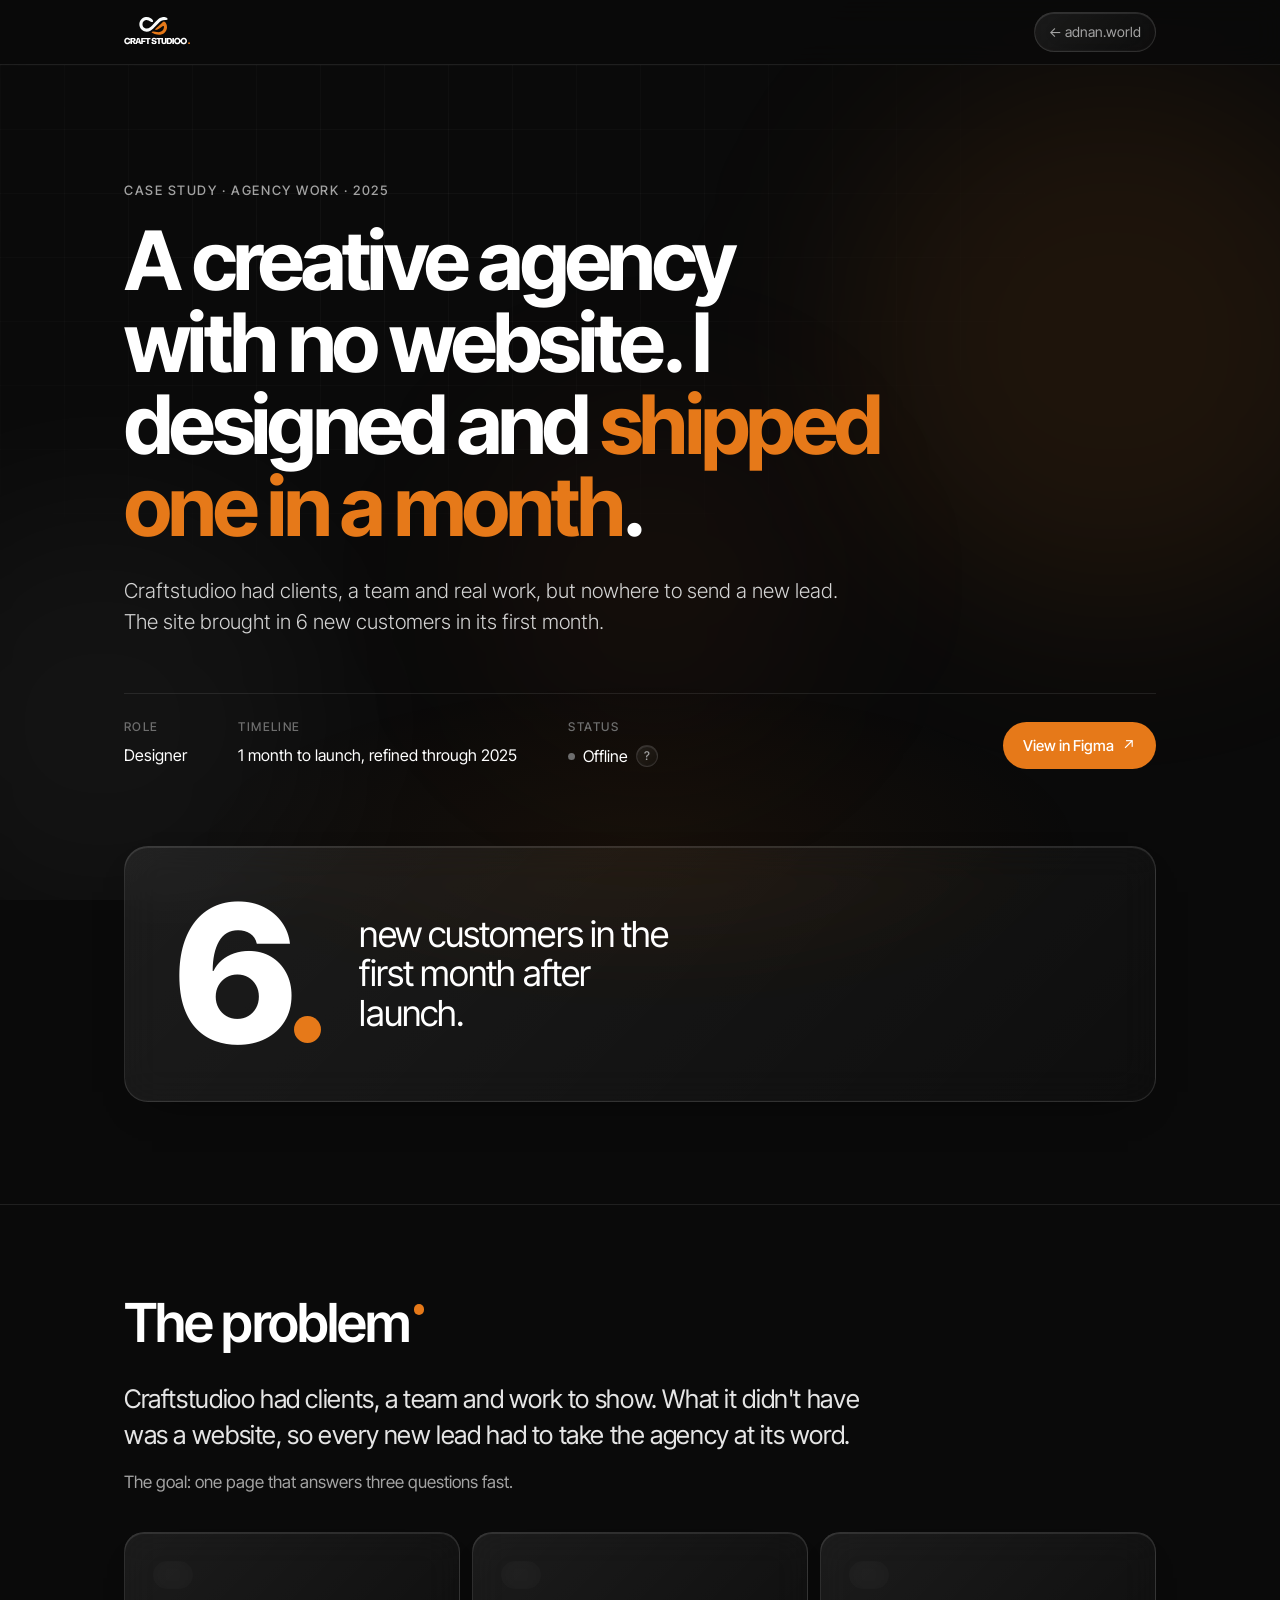
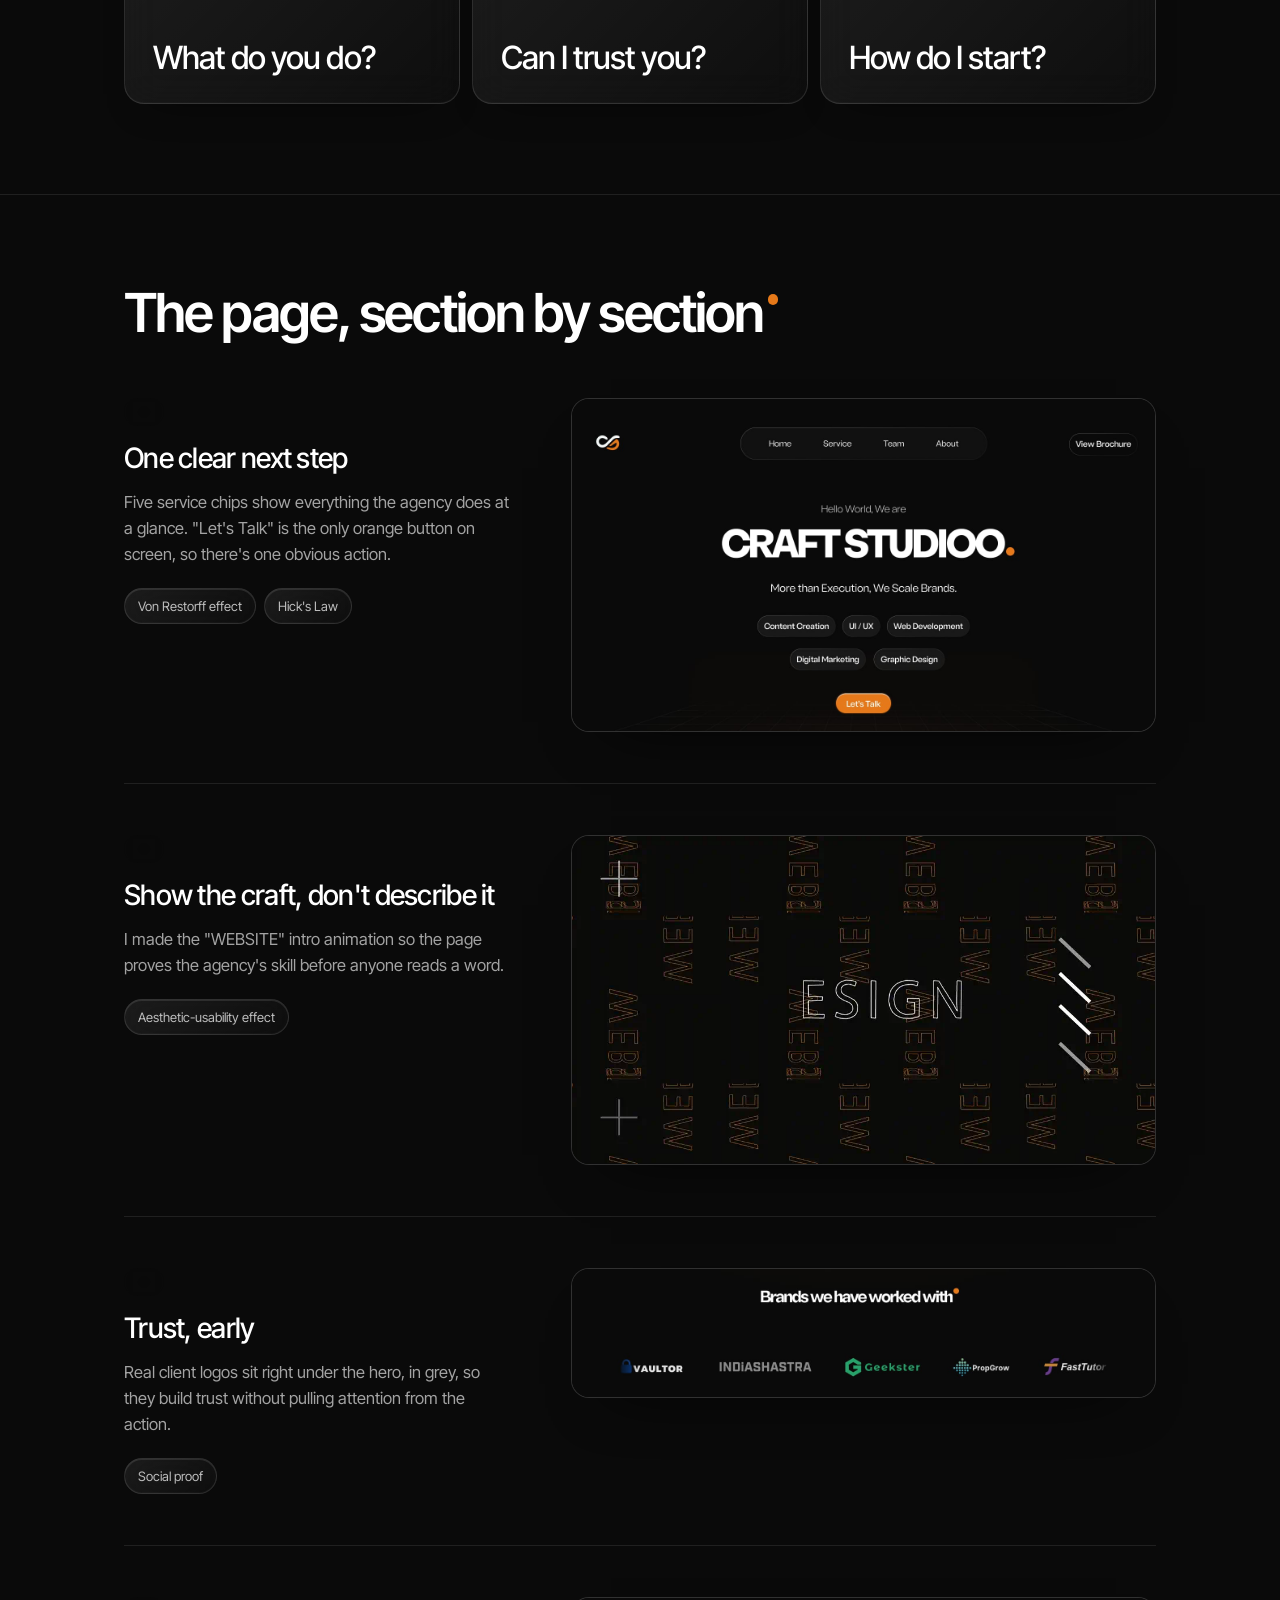
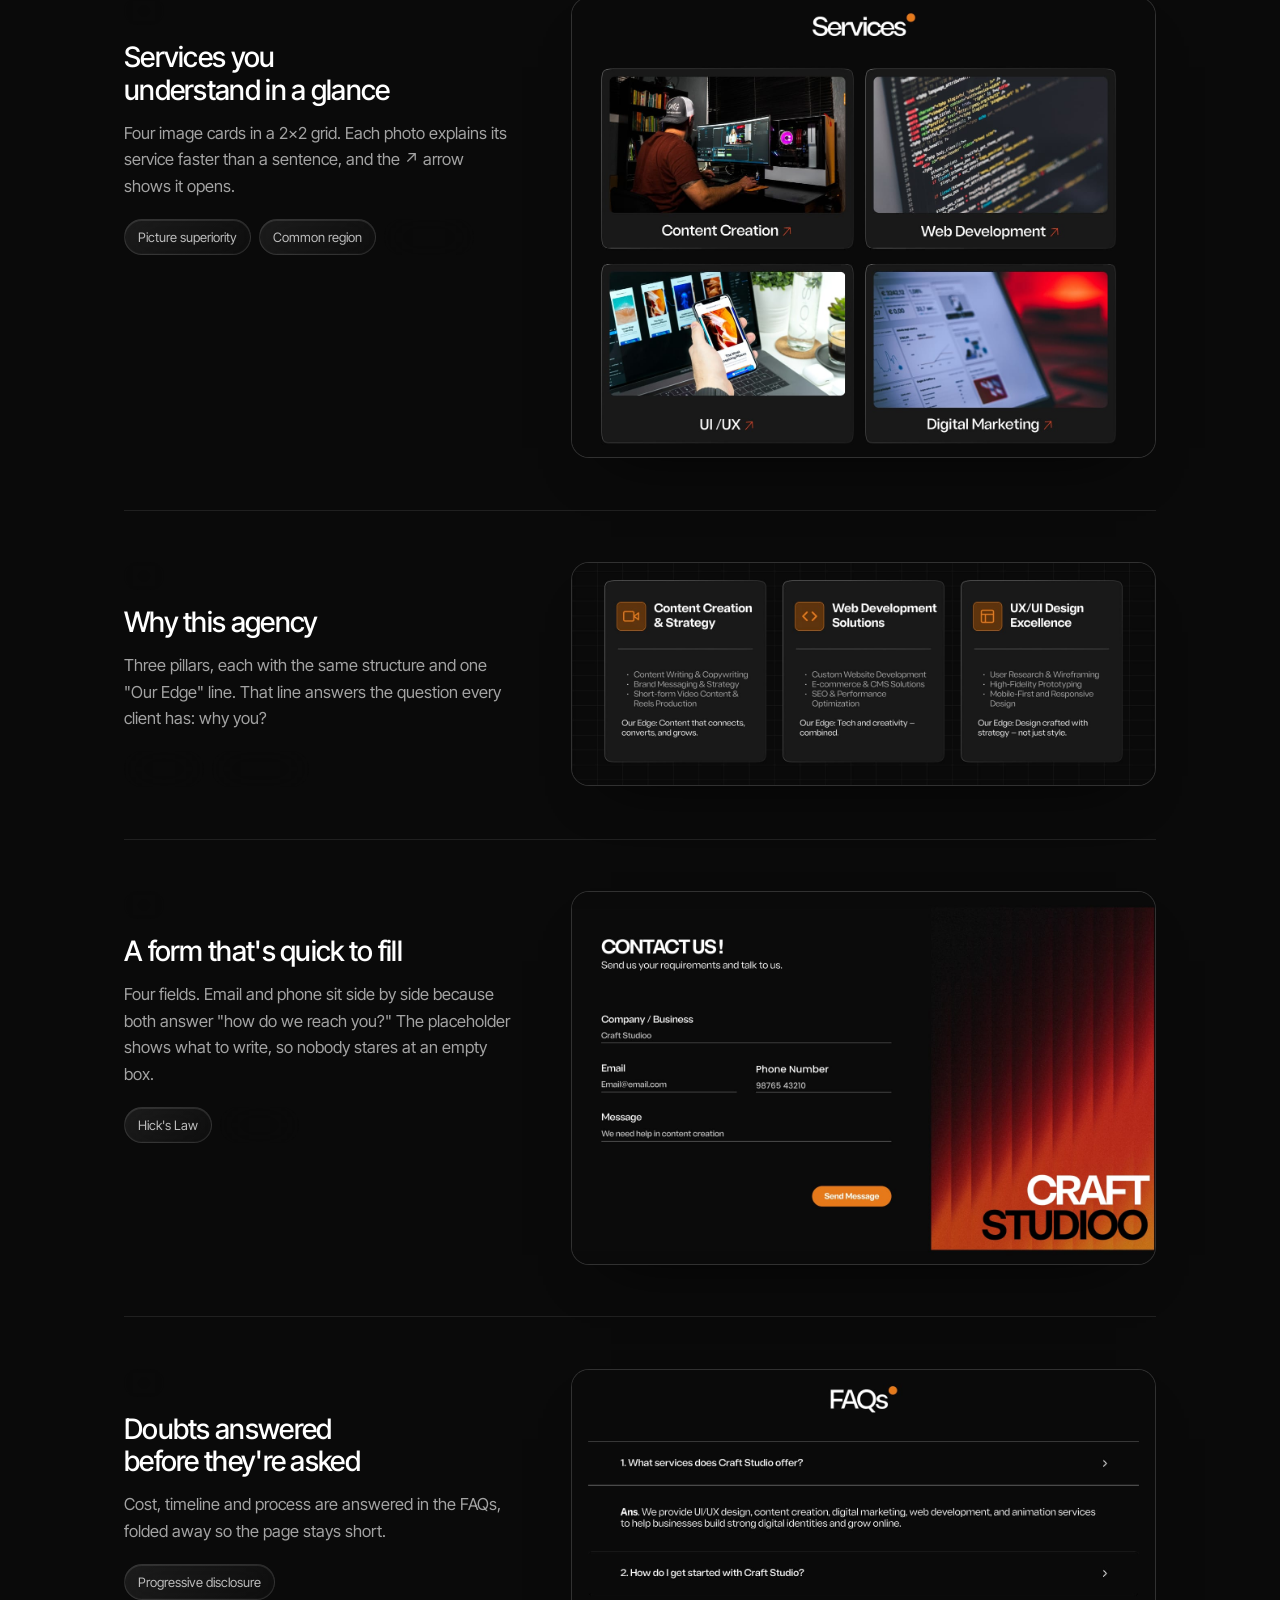
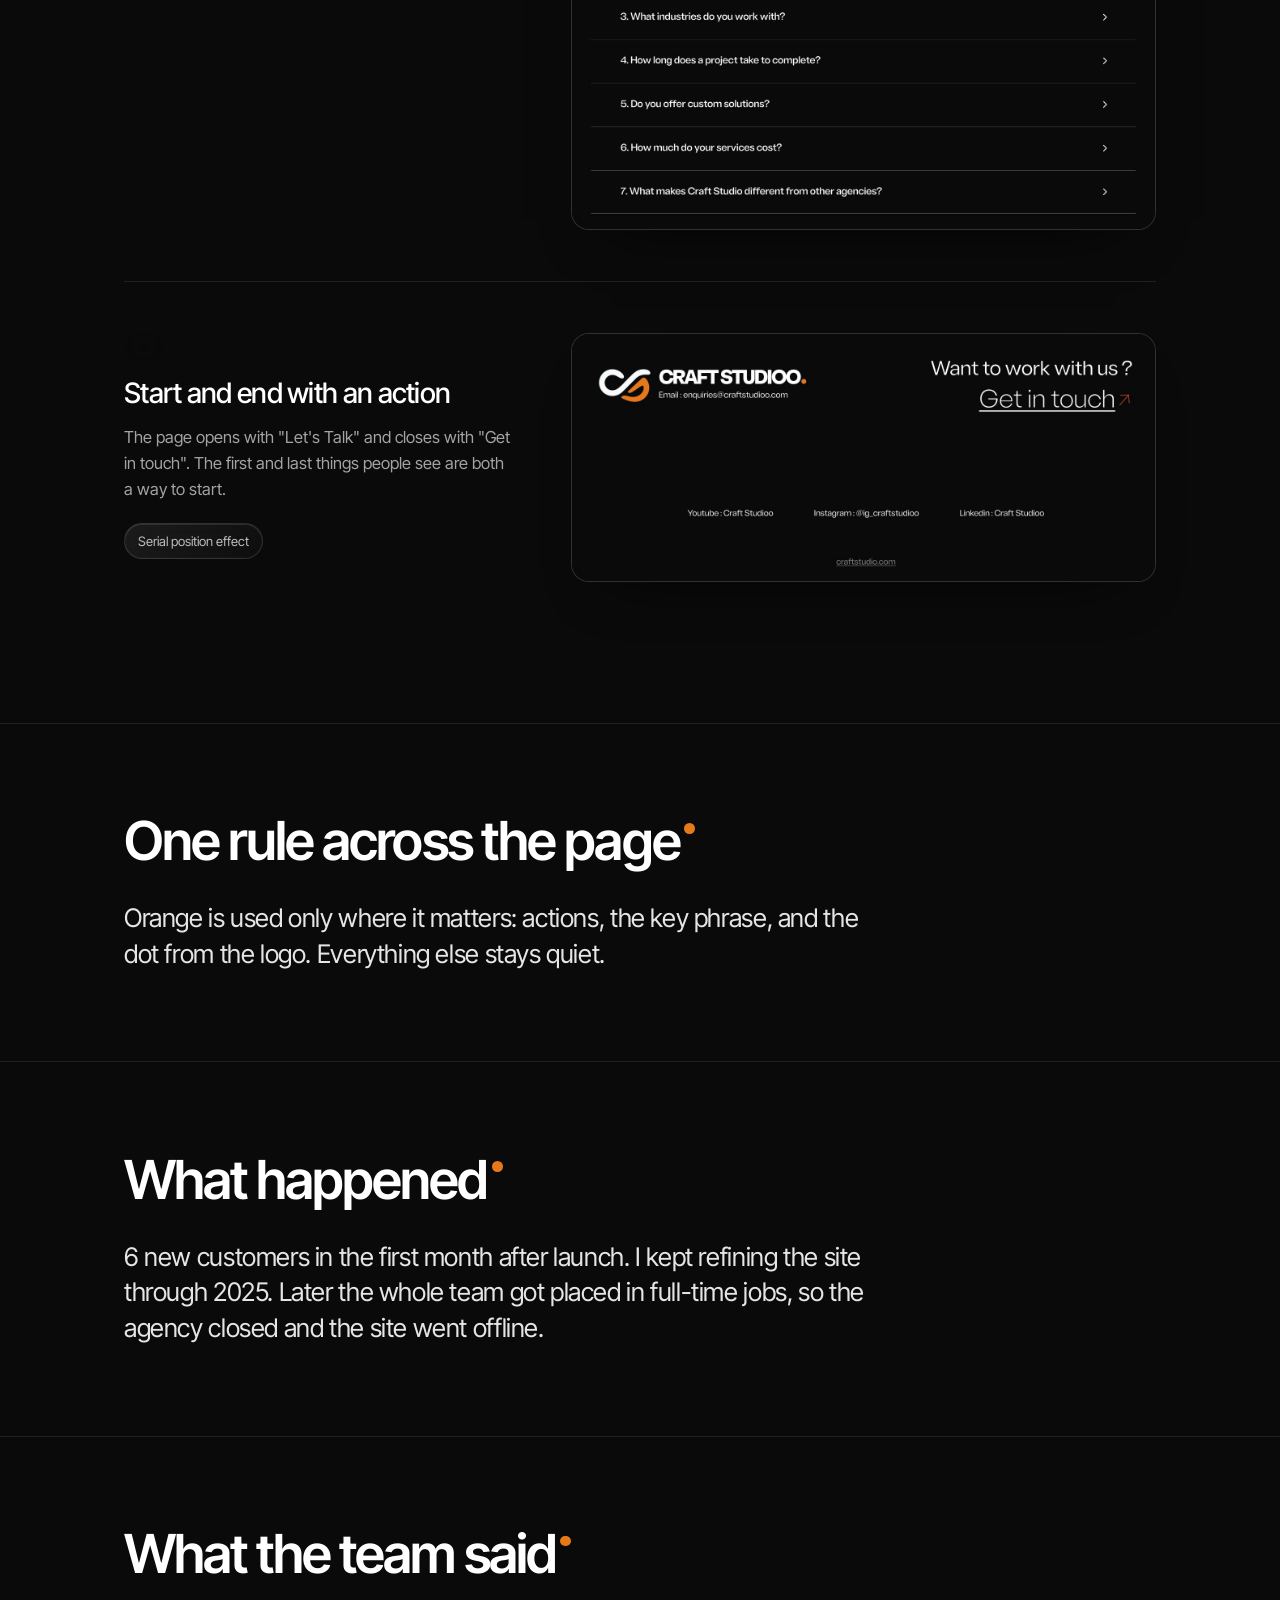
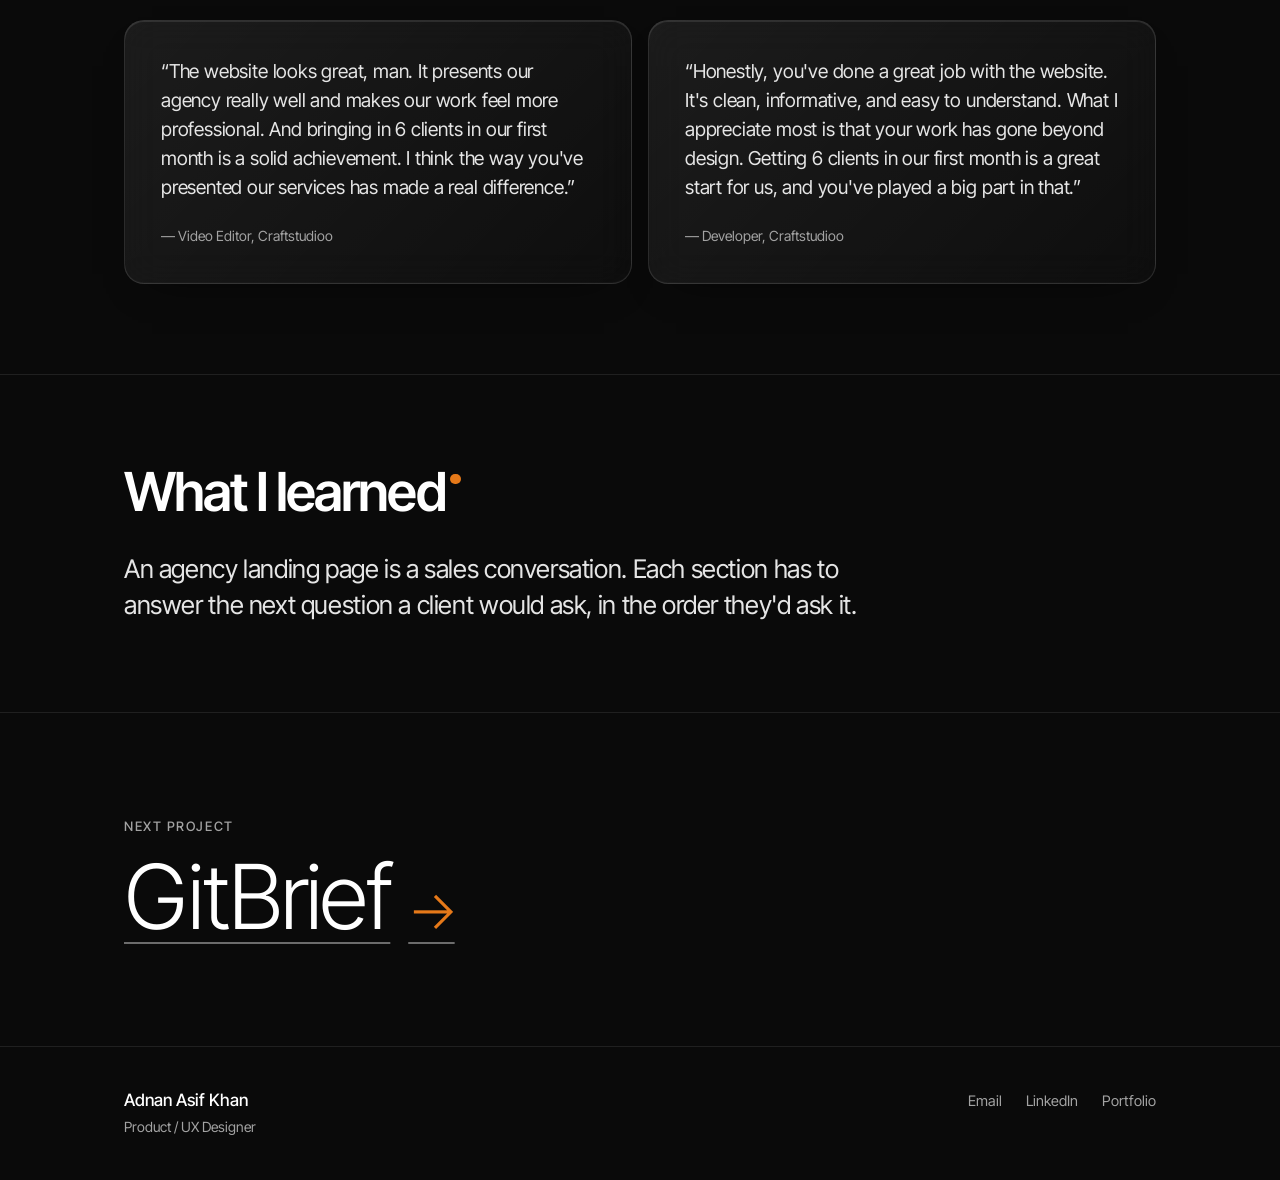
==== craftstudioo/index.html @ 65711638 "Add the Craftstudioo case study at /craftstudioo/ and link the Work card to it Copied from the Craft" ====
<!doctype html>
<html lang="en">
<head>
<meta charset="utf-8">
<meta name="viewport" content="width=device-width, initial-scale=1">
<title>Craftstudioo — Case study · Adnan Asif Khan</title>
<meta name="description" content="Craftstudioo had clients, a team and real work, but nowhere to send a new lead. The site brought in 6 new customers in its first month.">
<meta property="og:type" content="article">
<meta property="og:title" content="Craftstudioo — Case study · Adnan Asif Khan">
<meta property="og:description" content="A creative agency with no website. I designed and shipped one in a month.">
<meta property="og:url" content="https://adnnankhan.github.io/craftstudioo/">
<meta name="twitter:card" content="summary">
<meta name="theme-color" content="#0A0A0A">
<link rel="icon" href="data:image/svg+xml,%3Csvg%20xmlns%3D'http%3A%2F%2Fwww.w3.org%2F2000%2Fsvg'%20viewBox%3D'0%200%2064%2064'%3E%3Crect%20width%3D'64'%20height%3D'64'%20rx%3D'16'%20fill%3D'%230A0A0A'%2F%3E%3Ccircle%20cx%3D'32'%20cy%3D'32'%20r%3D'10'%20fill%3D'%23E67919'%2F%3E%3C%2Fsvg%3E">
<link rel="preconnect" href="https://fonts.googleapis.com">
<link rel="preconnect" href="https://fonts.gstatic.com" crossorigin>
<link rel="stylesheet" href="https://fonts.googleapis.com/css2?family=Inter+Tight:wght@300;400;500;600;700;800&display=swap">
<style>
  /* Craftstudioo's own palette and type, taken from the site design (desktop.png) */
  :root{
    --bg:#0A0A0A; --card:#151515; --card-2:#191919; --line:rgba(255,255,255,.09); --line-2:rgba(255,255,255,.16);
    --t:#FFFFFF; --m:#A3A3A3; --f:#6E6E6E;
    --or:#E67919; --or-hi:#F28C2E;
    --sans:"Inter Tight",system-ui,-apple-system,"Segoe UI",sans-serif;
    --gutter:clamp(16px,5vw,64px); --max:1160px;
    color-scheme:dark;
  }
  *{box-sizing:border-box}
  html{scroll-behavior:smooth}
  @media (prefers-reduced-motion:reduce){html{scroll-behavior:auto}}
  body{margin:0;background:var(--bg);color:var(--t);font-family:var(--sans);font-size:17px;line-height:1.55;-webkit-font-smoothing:antialiased;overflow-x:hidden}
  a{color:inherit;text-decoration:none}
  a:focus-visible{outline:2px solid var(--or);outline-offset:3px;border-radius:6px}
  ::selection{background:var(--or);color:#0A0A0A}
  img{display:block;max-width:100%;height:auto}
  .wrap{max-width:var(--max);margin-inline:auto;padding-inline:var(--gutter)}
  /* the orange dot from the logo, after headings — same as on the Craftstudioo site */
  .dot{display:inline-block;width:.2em;height:.2em;border-radius:50%;background:var(--or);margin-left:.06em;vertical-align:.05em}
  h2 .dot{width:.2em;height:.2em;vertical-align:.5em;margin-left:.08em}

  /* TOP BAR */
  .top{position:sticky;top:0;z-index:10;background:rgba(10,10,10,.78);backdrop-filter:blur(14px);-webkit-backdrop-filter:blur(14px);border-bottom:1px solid var(--line)}
  .top .wrap{display:flex;align-items:center;justify-content:space-between;gap:16px;height:64px}
  .top .logo img{height:30px;width:auto}
  .back{font-size:14px;font-weight:400;color:var(--m);padding:8px 14px;border:1px solid var(--line-2);border-radius:999px;transition:color .2s ease,border-color .2s ease;white-space:nowrap}
  .back:hover{color:var(--t);border-color:rgba(255,255,255,.4)}

  /* HERO */
  .hero{position:relative;padding:clamp(56px,9vw,120px) 0 clamp(48px,6vw,80px)}   /* no overflow clip: the offline popup can hang below */
  .hero::before{content:"";position:absolute;inset:0;pointer-events:none;
    background-image:linear-gradient(rgba(255,255,255,.035) 1px,transparent 1px),linear-gradient(90deg,rgba(255,255,255,.035) 1px,transparent 1px);background-size:64px 64px;
    -webkit-mask-image:radial-gradient(80% 70% at 30% 20%,#000,transparent 75%);mask-image:radial-gradient(80% 70% at 30% 20%,#000,transparent 75%)}
  .hero::after{content:"";position:absolute;left:0;right:0;bottom:-30%;height:60%;pointer-events:none;background:radial-gradient(50% 50% at 50% 50%,rgba(230,121,25,.06),rgba(230,121,25,0) 70%)}
  .hero .wrap{position:relative;z-index:1}
  .eyebrow{font-size:13px;font-weight:500;letter-spacing:.12em;text-transform:uppercase;color:var(--m)}
  h1{margin:20px 0 0;font-size:clamp(40px,6.4vw,84px);font-weight:700;line-height:1;letter-spacing:-.045em;max-width:15ch;text-wrap:balance}
  h1 .key{color:var(--or)}
  .sub{margin:clamp(20px,2.4vw,28px) 0 0;font-size:clamp(18px,1.6vw,21px);font-weight:300;line-height:1.5;color:#D4D4D4;max-width:36em}
  .meta{display:flex;flex-wrap:wrap;align-items:flex-end;justify-content:space-between;gap:24px 40px;margin-top:clamp(36px,4.5vw,56px);padding-top:24px;border-top:1px solid var(--line)}
  .meta dl{display:flex;flex-wrap:wrap;gap:16px clamp(28px,4vw,56px);margin:0}
  .meta dt{font-size:12px;font-weight:500;letter-spacing:.12em;text-transform:uppercase;color:var(--f);margin-bottom:6px}
  .meta dd{margin:0;font-size:16px;font-weight:400}
  .meta dd .off{display:inline-block;width:7px;height:7px;border-radius:50%;background:var(--f);margin-right:8px;vertical-align:.12em}
  .actions{display:flex;flex-wrap:wrap;gap:10px}
  .btn{display:inline-flex;align-items:center;gap:8px;padding:12px 20px;border-radius:999px;font-size:15px;font-weight:500;white-space:nowrap;transition:background .2s ease,border-color .2s ease,transform .2s ease}
  .btn:hover{transform:translateY(-1px)}
  .btn.pri{background:var(--or);color:#fff}
  .btn.pri:hover{background:var(--or-hi)}
  .btn.alt{background:var(--card-2);border:1px solid var(--line-2);color:var(--t)}
  .btn.alt:hover{border-color:rgba(255,255,255,.4)}
  .btn .ar{font-weight:400}

  /* RESULT */
  .result{padding-bottom:clamp(64px,8vw,112px)}
  .result-card{display:flex;align-items:center;flex-wrap:wrap;gap:8px clamp(20px,3vw,40px);padding:clamp(28px,4vw,48px);border-radius:24px;background:var(--card);border:1px solid var(--line)}
  .result .n{font-size:clamp(104px,15vw,200px);font-weight:800;line-height:.82;letter-spacing:-.06em}
  .result .n .dot{width:.14em;height:.14em;vertical-align:baseline;margin-left:.04em}
  .result .t{font-size:clamp(24px,2.8vw,40px);font-weight:400;line-height:1.1;letter-spacing:-.025em;max-width:15ch}

  /* SECTIONS */
  .sec{padding-block:clamp(56px,7vw,104px);border-top:1px solid var(--line)}
  h2{margin:0;font-size:clamp(32px,4.2vw,56px);font-weight:600;line-height:1.04;letter-spacing:-.035em;text-wrap:balance}
  .copy{margin-top:clamp(20px,2.4vw,32px)}
  .copy p{margin:0 0 16px;font-size:clamp(17px,1.3vw,19px);line-height:1.6;color:var(--m);max-width:38em}
  .copy p:last-child{margin-bottom:0}
  .copy p.big{font-size:clamp(21px,2vw,28px);font-weight:400;line-height:1.4;letter-spacing:-.015em;color:#E5E5E5;max-width:30em}

  /* THE THREE QUESTIONS */
  .qs{list-style:none;margin:clamp(24px,3vw,36px) 0 0;padding:0;display:grid;grid-template-columns:repeat(3,minmax(0,1fr));gap:12px}
  .qs li{display:flex;flex-direction:column;justify-content:space-between;gap:clamp(28px,4vw,56px);padding:clamp(20px,2.4vw,28px);border-radius:20px;background:var(--card);border:1px solid var(--line-2)}
  .qs .k{align-self:flex-start;display:inline-flex;align-items:center;justify-content:center;min-width:40px;height:28px;padding:0 10px;border-radius:999px;border:1px solid var(--line-2);font-size:13px;font-weight:500;font-variant-numeric:tabular-nums;color:var(--m)}
  .qs .q{font-size:clamp(24px,2.5vw,34px);font-weight:500;line-height:1.1;letter-spacing:-.03em;color:var(--t)}
  @media (max-width:760px){.qs{grid-template-columns:1fr}.qs li{flex-direction:row;align-items:center;gap:16px}}

  /* SECTION BY SECTION */
  .steps{margin-top:clamp(36px,4.5vw,64px);display:flex;flex-direction:column}
  .step{display:grid;grid-template-columns:minmax(0,.8fr) minmax(0,1.2fr);gap:clamp(24px,4.5vw,72px);align-items:start;padding-block:clamp(32px,4vw,56px);border-top:1px solid var(--line)}
  .step:first-child{border-top:0;padding-top:0}
  .step .txt{position:sticky;top:96px}
  .step .k{display:inline-flex;align-items:center;justify-content:center;min-width:40px;height:28px;padding:0 10px;border-radius:999px;border:1px solid var(--line-2);font-size:13px;font-weight:500;font-variant-numeric:tabular-nums;color:var(--m)}
  .step h3{margin:16px 0 0;font-size:clamp(23px,2.2vw,30px);font-weight:500;line-height:1.15;letter-spacing:-.025em;text-wrap:balance}
  .step p{margin:14px 0 0;font-size:16.5px;line-height:1.6;color:var(--m);max-width:30em}
  .tags{display:flex;flex-wrap:wrap;gap:8px;margin-top:20px}
  .tags span{font-size:13px;font-weight:400;padding:7px 13px;border-radius:999px;background:var(--card-2);border:1px solid var(--line);color:#BDBDBD}
  .frame{margin:0;border-radius:18px;overflow:hidden;background:var(--bg);border:1px solid var(--line-2);box-shadow:0 30px 60px -40px rgba(0,0,0,.9)}
  .frame img{width:100%}
  @media (max-width:860px){
    .step{grid-template-columns:minmax(0,1fr);gap:22px}
    .step .txt{position:static}
  }

  /* QUOTES */
  .quotes{display:grid;grid-template-columns:repeat(2,minmax(0,1fr));gap:16px;margin-top:clamp(24px,3vw,40px)}
  @media (max-width:760px){.quotes{grid-template-columns:1fr}}
  .quote{margin:0;padding:clamp(24px,3vw,36px);border-radius:20px;background:var(--card);border:1px solid var(--line);display:flex;flex-direction:column;justify-content:space-between;gap:24px}
  .quote blockquote{margin:0;font-size:clamp(18px,1.5vw,21px);font-weight:400;line-height:1.5;letter-spacing:-.01em;color:#E5E5E5}
  .quote figcaption{font-size:14px;color:var(--m)}

  /* NEXT + FOOTER */
  .next{padding-block:clamp(64px,8vw,120px);border-top:1px solid var(--line)}
  .next .eyebrow{margin-bottom:14px}
  .next a{display:inline-flex;align-items:baseline;gap:.2em;font-size:clamp(44px,7vw,96px);font-weight:300;line-height:1.05;letter-spacing:-.04em;text-decoration:underline;text-decoration-thickness:2px;text-underline-offset:.14em;text-decoration-color:rgba(255,255,255,.4);transition:text-decoration-color .2s ease}
  .next a .ar{color:var(--or);font-size:.6em;transition:transform .3s cubic-bezier(.22,1,.36,1)}
  .next a:hover{text-decoration-color:var(--t)}
  .next a:hover .ar{transform:translate(.08em,-.08em)}
  footer{border-top:1px solid var(--line)}
  footer .wrap{display:flex;align-items:baseline;justify-content:space-between;flex-wrap:wrap;gap:16px 24px;padding-block:32px 40px}
  footer .who b{display:block;font-size:17px;font-weight:500}
  footer .who span{font-size:14px;color:var(--m)}
  footer nav{display:flex;flex-wrap:wrap;gap:6px 24px;font-size:14.5px;color:var(--m)}
  footer nav a{display:inline-flex;align-items:center;min-height:44px;transition:color .2s ease}
  footer nav a:hover{color:var(--t)}

  /* GLASS: the grey cards, pills and buttons, over a soft fixed glow so the blur has something to show */
  .ambient{position:fixed;inset:0;z-index:-1;pointer-events:none;overflow:hidden}
  .ambient span{position:absolute;border-radius:50%;filter:blur(90px)}
  .ambient .a1{width:42vw;height:42vw;max-width:620px;max-height:620px;right:-8vw;top:8vh;background:rgba(230,121,25,.09);animation:drift-a 32s ease-in-out infinite alternate}
  .ambient .a2{width:36vw;height:36vw;max-width:520px;max-height:520px;left:-10vw;bottom:-6vh;background:rgba(255,255,255,.04);animation:drift-b 38s ease-in-out infinite alternate}
  .ambient .a3{width:26vw;height:26vw;max-width:380px;max-height:380px;left:38%;top:46vh;background:rgba(200,80,20,.06);animation:drift-c 44s ease-in-out infinite alternate}
  @keyframes drift-a{to{transform:translate(-6vw,8vh) scale(1.08)}}
  @keyframes drift-b{to{transform:translate(8vw,-6vh) scale(.94)}}
  @keyframes drift-c{to{transform:translate(-5vw,-8vh) scale(1.1)}}
  @media (prefers-reduced-motion:reduce){.ambient span{animation:none}}
  @media (max-width:599px){.ambient span{filter:blur(60px)}.ambient .a1{width:80vw;height:80vw}.ambient .a2{width:70vw;height:70vw}}
  .back,.btn.alt,.result-card,.qs li,.tags span,.step .k,.qs .k,.quote,.why,.why-pop{
    background:linear-gradient(135deg,rgba(255,255,255,.075),rgba(255,255,255,.02));
    backdrop-filter:blur(18px) saturate(150%);-webkit-backdrop-filter:blur(18px) saturate(150%);
    border:1px solid rgba(255,255,255,.12);
    box-shadow:inset 0 1px 0 rgba(255,255,255,.10),inset 0 -1px 0 rgba(255,255,255,.02),0 18px 40px -28px rgba(0,0,0,.8)}
  .back:hover,.btn.alt:hover{border-color:rgba(255,255,255,.3);background:linear-gradient(135deg,rgba(255,255,255,.11),rgba(255,255,255,.03))}

  /* OFFLINE: "?" button + small popup */
  .status{position:relative;display:inline-flex;align-items:center;gap:8px}
  .why{appearance:none;display:inline-grid;place-items:center;width:22px;height:22px;padding:0;border-radius:50%;color:var(--m);font:500 12px/1 var(--sans);cursor:pointer;transition:color .2s ease,border-color .2s ease}
  .why:hover,.why[aria-expanded="true"]{color:var(--t);border-color:rgba(255,255,255,.35)}
  .why:focus-visible{outline:2px solid var(--or);outline-offset:2px}
  .why-pop{position:absolute;z-index:20;top:calc(100% + 10px);left:0;width:min(280px,calc(100vw - 32px));margin:0;padding:14px 16px;border-radius:14px;font-size:14.5px;line-height:1.5;color:#E5E5E5;
    background:linear-gradient(135deg,rgba(40,40,40,.86),rgba(22,22,22,.86))}
  .why-pop[hidden]{display:none}
  .why-pop::before{content:"";position:absolute;top:-6px;left:calc(var(--arrow,62px) - 6px);width:10px;height:10px;transform:rotate(45deg);background:rgba(40,40,40,.9);border-left:1px solid rgba(255,255,255,.12);border-top:1px solid rgba(255,255,255,.12)}
  @media (prefers-reduced-motion:no-preference){.why-pop:not([hidden]){animation:pop .18s ease-out}}
  @keyframes pop{from{opacity:0;transform:translateY(-4px)}}

  @media (max-width:599px){
    .top .logo img{height:24px}
    .back{font-size:13px;padding:7px 12px}
    .meta{flex-direction:column;align-items:flex-start}
    .actions{width:100%}
    .btn{flex:1 1 auto;justify-content:center}
  }
</style>
</head>
<body>
<div class="ambient" aria-hidden="true"><span class="a1"></span><span class="a2"></span><span class="a3"></span></div>

<header class="top">
  <div class="wrap">
    <span class="logo"><img src="images/logo.svg" alt="Craft Studioo" width="735" height="333"></span>
    <a class="back" href="https://adnan.world/#all-work">← adnan.world</a>
  </div>
</header>

<main>
  <!-- INTRO -->
  <section class="hero">
    <div class="wrap">
      <div class="eyebrow">Case study · Agency work · 2025</div>
      <h1>A creative agency with no website. I designed and <span class="key">shipped one in a month</span>.</h1>
      <p class="sub">Craftstudioo had clients, a team and real work, but nowhere to send a new lead. The site brought in 6 new customers in its first month.</p>
      <div class="meta">
        <dl>
          <div><dt>Role</dt><dd>Designer</dd></div>
          <div><dt>Timeline</dt><dd>1 month to launch, refined through 2025</dd></div>
          <div><dt>Status</dt><dd class="status"><span><span class="off" aria-hidden="true"></span>Offline</span><button type="button" class="why" id="whyBtn" aria-expanded="false" aria-controls="whyPop" aria-label="Why is the site offline?">?</button><p class="why-pop" id="whyPop" role="status" hidden>The site is offline because the team members landed jobs, and we didn't have time to keep the agency going.</p></dd></div>
        </dl>
        <div class="actions">
          <a class="btn pri" href="https://www.figma.com/proto/ftuvxt5mZZFxYQ98zcNclq/CRAFT-STUDIOO?node-id=576-3410&amp;t=4TFyViYpZxO9IJ6z-1" target="_blank" rel="noopener">View in Figma <span class="ar" aria-hidden="true">↗</span></a>
        </div>
      </div>
    </div>
  </section>

  <!-- RESULT -->
  <section class="result" aria-label="Result">
    <div class="wrap">
      <div class="result-card">
        <span class="n">6<span class="dot" aria-hidden="true"></span></span>
        <span class="t">new customers in the first month after launch.</span>
      </div>
    </div>
  </section>

  <!-- THE PROBLEM -->
  <section class="sec">
    <div class="wrap">
      <h2>The problem<span class="dot" aria-hidden="true"></span></h2>
      <div class="copy">
        <p class="big">Craftstudioo had clients, a team and work to show. What it didn't have was a website, so every new lead had to take the agency at its word.</p>
        <p>The goal: one page that answers three questions fast.</p>
      </div>
      <ol class="qs">
        <li><span class="k">1</span><span class="q">What do you do?</span></li>
        <li><span class="k">2</span><span class="q">Can I trust you?</span></li>
        <li><span class="k">3</span><span class="q">How do I start?</span></li>
      </ol>
    </div>
  </section>

  <!-- SECTION BY SECTION -->
  <section class="sec">
    <div class="wrap">
      <h2>The page, section by section<span class="dot" aria-hidden="true"></span></h2>
      <div class="steps">

        <article class="step">
          <div class="txt">
            <span class="k">01</span>
            <h3>One clear next step</h3>
            <p>Five service chips show everything the agency does at a glance. "Let's Talk" is the only orange button on screen, so there's one obvious action.</p>
            <div class="tags"><span>Von Restorff effect</span><span>Hick's Law</span></div>
          </div>
          <figure class="frame"><img src="images/01-hero.jpg" alt="Craftstudioo hero: five service chips and one orange &quot;Let's Talk&quot; button" width="1440" height="820" loading="lazy" decoding="async"></figure>
        </article>

        <article class="step">
          <div class="txt">
            <span class="k">02</span>
            <h3>Show the craft, don't describe it</h3>
            <p>I made the "WEBSITE" intro animation so the page proves the agency's skill before anyone reads a word.</p>
            <div class="tags"><span>Aesthetic-usability effect</span></div>
          </div>
          <figure class="frame"><picture><source srcset="images/02-intro-still.jpg" media="(prefers-reduced-motion: reduce)"><img src="images/02-intro.webp" alt="The &quot;WEBSITE&quot; intro animation from the Craftstudioo site" width="1000" height="562" loading="lazy" decoding="async"></picture></figure>
        </article>

        <article class="step">
          <div class="txt">
            <span class="k">03</span>
            <h3>Trust, early</h3>
            <p>Real client logos sit right under the hero, in grey, so they build trust without pulling attention from the action.</p>
            <div class="tags"><span>Social proof</span></div>
          </div>
          <figure class="frame"><img src="images/03-logos.jpg" alt="Client logos under the hero: Vaultor, IndiaShastra, Geekster, PropGrow, FastTutor" width="1440" height="315" loading="lazy" decoding="async"></figure>
        </article>

        <article class="step">
          <div class="txt">
            <span class="k">04</span>
            <h3>Services you understand in a glance</h3>
            <p>Four image cards in a 2×2 grid. Each photo explains its service faster than a sentence, and the ↗ arrow shows it opens.</p>
            <div class="tags"><span>Picture superiority</span><span>Common region</span><span>Affordance</span></div>
          </div>
          <figure class="frame"><img src="images/04-services.jpg" alt="Services as four photo cards in a 2×2 grid, each with a ↗ arrow" width="1440" height="1135" loading="lazy" decoding="async"></figure>
        </article>

        <article class="step">
          <div class="txt">
            <span class="k">05</span>
            <h3>Why this agency</h3>
            <p>Three pillars, each with the same structure and one "Our Edge" line. That line answers the question every client has: why you?</p>
            <div class="tags"><span>Chunking</span><span>Consistency</span></div>
          </div>
          <figure class="frame"><img src="images/05-pillars.jpg" alt="Three pillar cards with the same structure, each ending in an &quot;Our Edge&quot; line" width="1440" height="550" loading="lazy" decoding="async"></figure>
        </article>


        <article class="step">
          <div class="txt">
            <span class="k">06</span>
            <h3>A form that's quick to fill</h3>
            <p>Four fields. Email and phone sit side by side because both answer "how do we reach you?" The placeholder shows what to write, so nobody stares at an empty box.</p>
            <div class="tags"><span>Hick's Law</span><span>Proximity</span></div>
          </div>
          <figure class="frame"><img src="images/07-form.jpg" alt="Contact form with four fields; email and phone side by side" width="1440" height="920" loading="lazy" decoding="async"></figure>
        </article>

        <article class="step">
          <div class="txt">
            <span class="k">07</span>
            <h3>Doubts answered before they're asked</h3>
            <p>Cost, timeline and process are answered in the FAQs, folded away so the page stays short.</p>
            <div class="tags"><span>Progressive disclosure</span></div>
          </div>
          <figure class="frame"><img src="images/08-faqs.jpg" alt="FAQ list with one answer open and the rest folded away" width="1440" height="1135" loading="lazy" decoding="async"></figure>
        </article>

        <article class="step">
          <div class="txt">
            <span class="k">08</span>
            <h3>Start and end with an action</h3>
            <p>The page opens with "Let's Talk" and closes with "Get in touch". The first and last things people see are both a way to start.</p>
            <div class="tags"><span>Serial position effect</span></div>
          </div>
          <figure class="frame"><img src="images/09-footer.jpg" alt="Footer closing with &quot;Want to work with us? Get in touch&quot;" width="1440" height="610" loading="lazy" decoding="async"></figure>
        </article>

      </div>
    </div>
  </section>

  <!-- ONE RULE -->
  <section class="sec">
    <div class="wrap">
      <h2>One rule across the page<span class="dot" aria-hidden="true"></span></h2>
      <div class="copy"><p class="big">Orange is used only where it matters: actions, the key phrase, and the dot from the logo. Everything else stays quiet.</p></div>
    </div>
  </section>

  <!-- WHAT HAPPENED -->
  <section class="sec">
    <div class="wrap">
      <h2>What happened<span class="dot" aria-hidden="true"></span></h2>
      <div class="copy"><p class="big">6 new customers in the first month after launch. I kept refining the site through 2025. Later the whole team got placed in full-time jobs, so the agency closed and the site went offline.</p></div>
    </div>
  </section>

  <!-- WHAT THE TEAM SAID -->
  <section class="sec">
    <div class="wrap">
      <h2>What the team said<span class="dot" aria-hidden="true"></span></h2>
      <div class="quotes">
        <figure class="quote"><blockquote>“The website looks great, man. It presents our agency really well and makes our work feel more professional. And bringing in 6 clients in our first month is a solid achievement. I think the way you've presented our services has made a real difference.”</blockquote><figcaption>— Video Editor, Craftstudioo</figcaption></figure>
        <figure class="quote"><blockquote>“Honestly, you've done a great job with the website. It's clean, informative, and easy to understand. What I appreciate most is that your work has gone beyond design. Getting 6 clients in our first month is a great start for us, and you've played a big part in that.”</blockquote><figcaption>— Developer, Craftstudioo</figcaption></figure>
      </div>
    </div>
  </section>

  <!-- WHAT I LEARNED -->
  <section class="sec">
    <div class="wrap">
      <h2>What I learned<span class="dot" aria-hidden="true"></span></h2>
      <div class="copy"><p class="big">An agency landing page is a sales conversation. Each section has to answer the next question a client would ask, in the order they'd ask it.</p></div>
    </div>
  </section>

  <!-- NEXT PROJECT -->
  <section class="next">
    <div class="wrap">
      <div class="eyebrow">Next project</div>
      <a href="https://adnnankhan.github.io/GitBrief/">GitBrief <span class="ar" aria-hidden="true">→</span></a>
    </div>
  </section>
</main>

<footer>
  <div class="wrap">
    <div class="who"><b>Adnan Asif Khan</b><span>Product / UX Designer</span></div>
    <nav aria-label="Footer">
      <a href="mailto:adnanasifkhan24@gmail.com">Email</a>
      <a href="https://www.linkedin.com/in/adnanasifkhan/" target="_blank" rel="noopener">LinkedIn</a>
      <a href="https://adnan.world" target="_blank" rel="noopener">Portfolio</a>
    </nav>
  </div>
</footer>

<script>
(function(){
  var btn=document.getElementById('whyBtn'), pop=document.getElementById('whyPop');
  function set(open){pop.hidden=!open;btn.setAttribute('aria-expanded',String(open));
    if(open){pop.style.setProperty('--arrow',(btn.offsetLeft+btn.offsetWidth/2)+'px')}}
  btn.addEventListener('click',function(e){e.stopPropagation();set(pop.hidden)});
  document.addEventListener('click',function(e){if(!pop.hidden&&!pop.contains(e.target))set(false)});
  document.addEventListener('keydown',function(e){if(e.key==='Escape'&&!pop.hidden){set(false);btn.focus()}});
})();
</script>

</body>
</html>
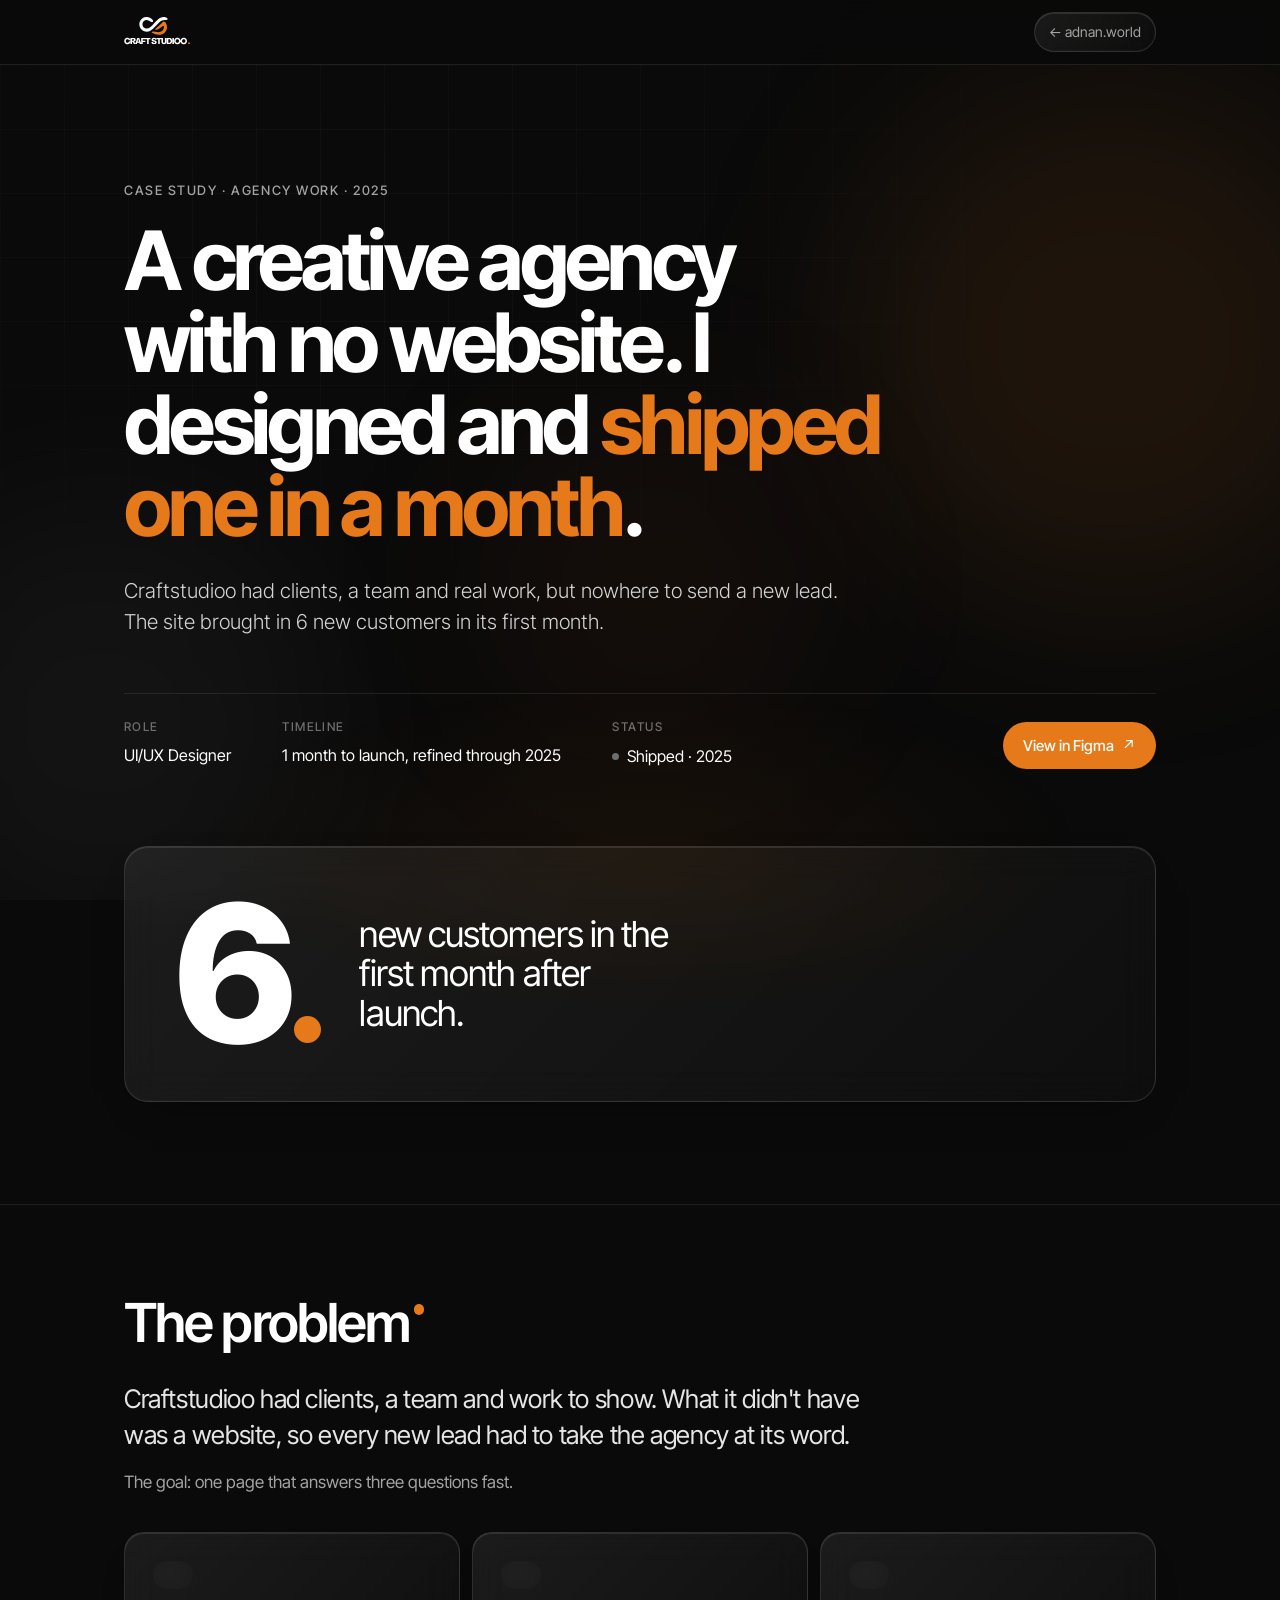
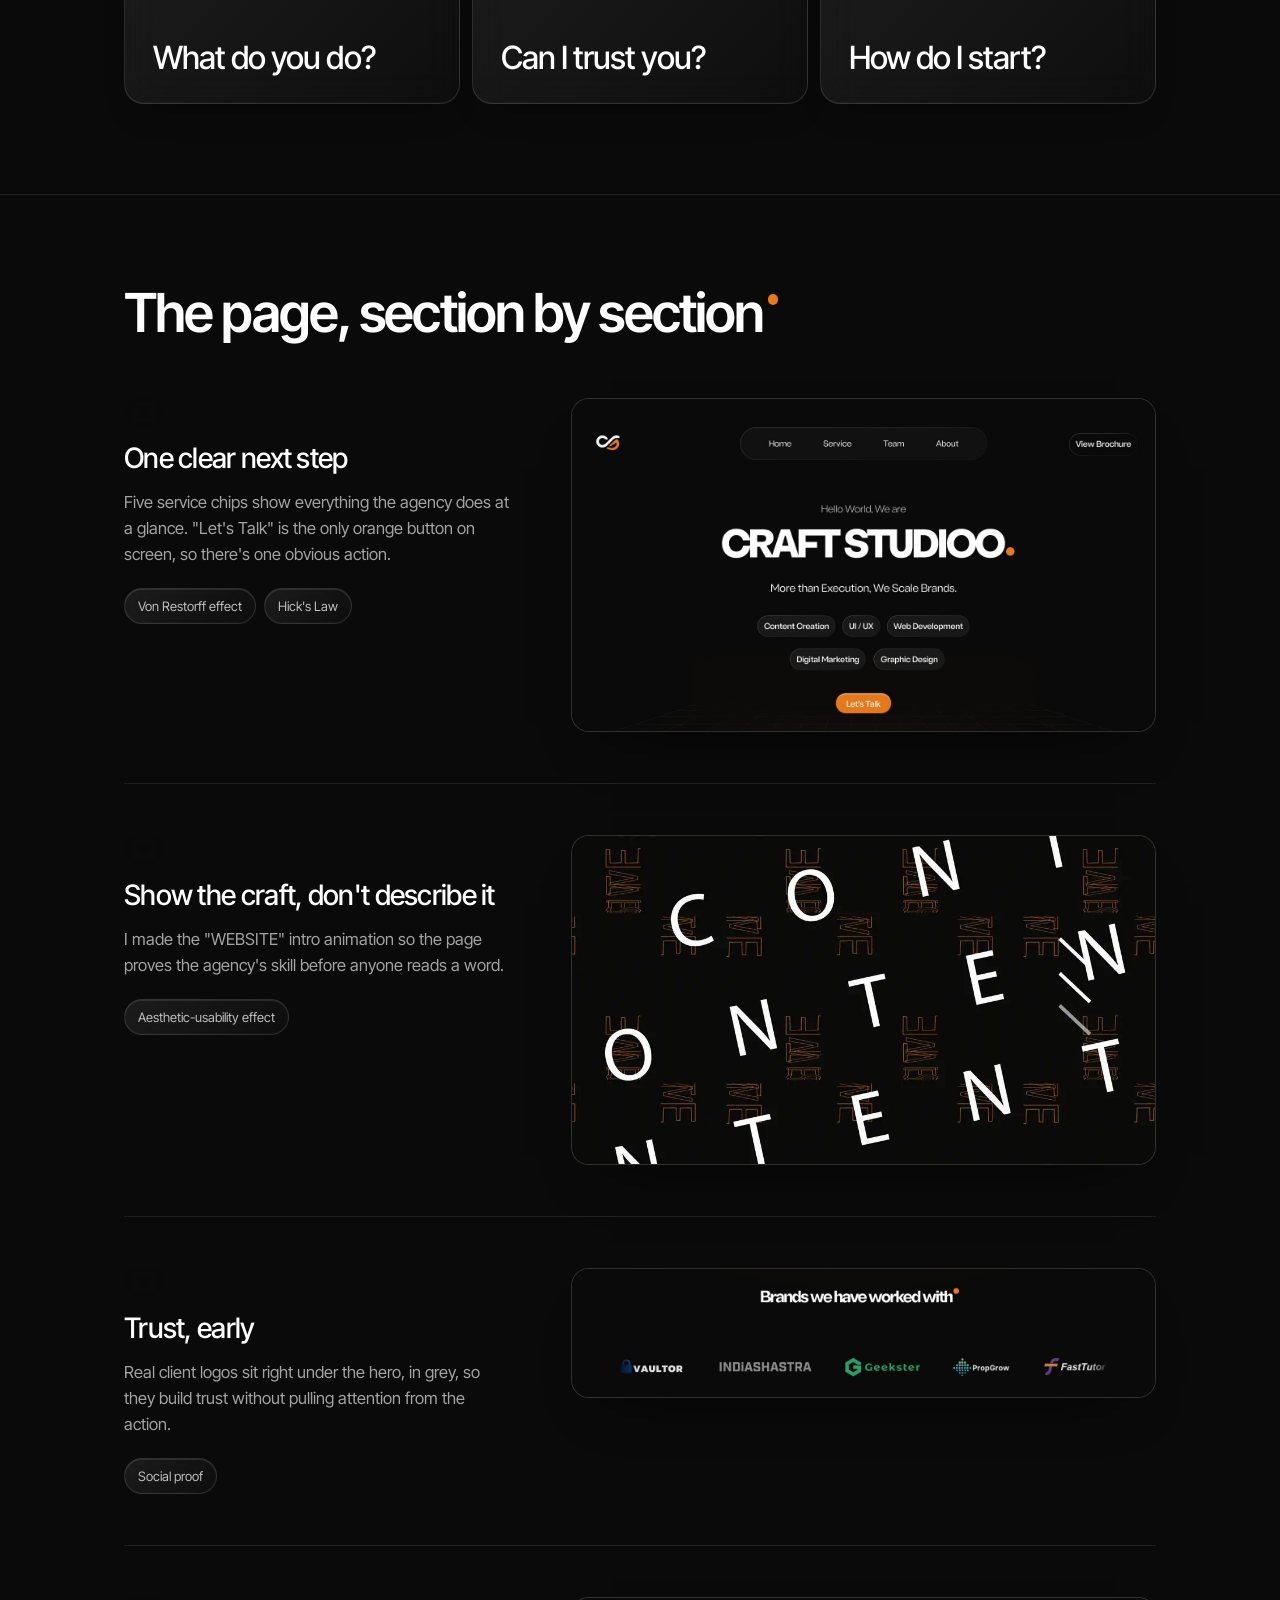
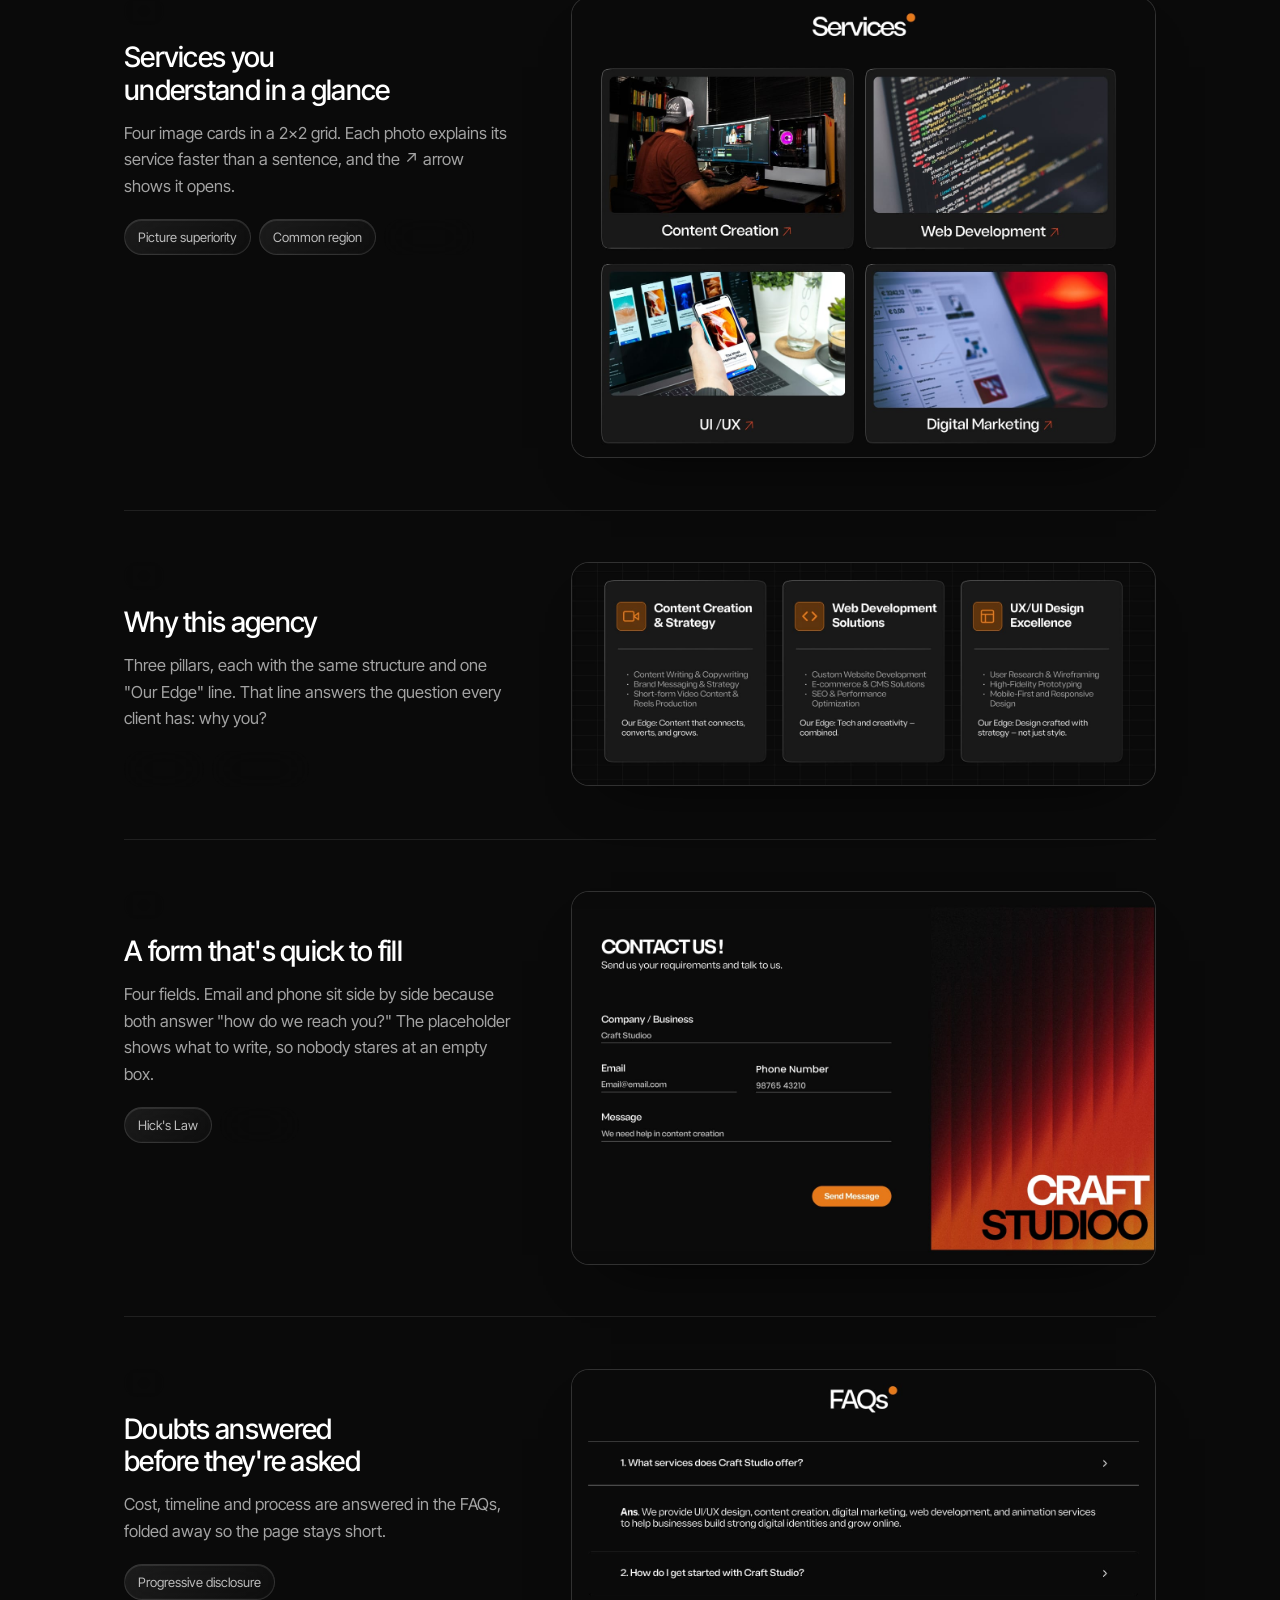
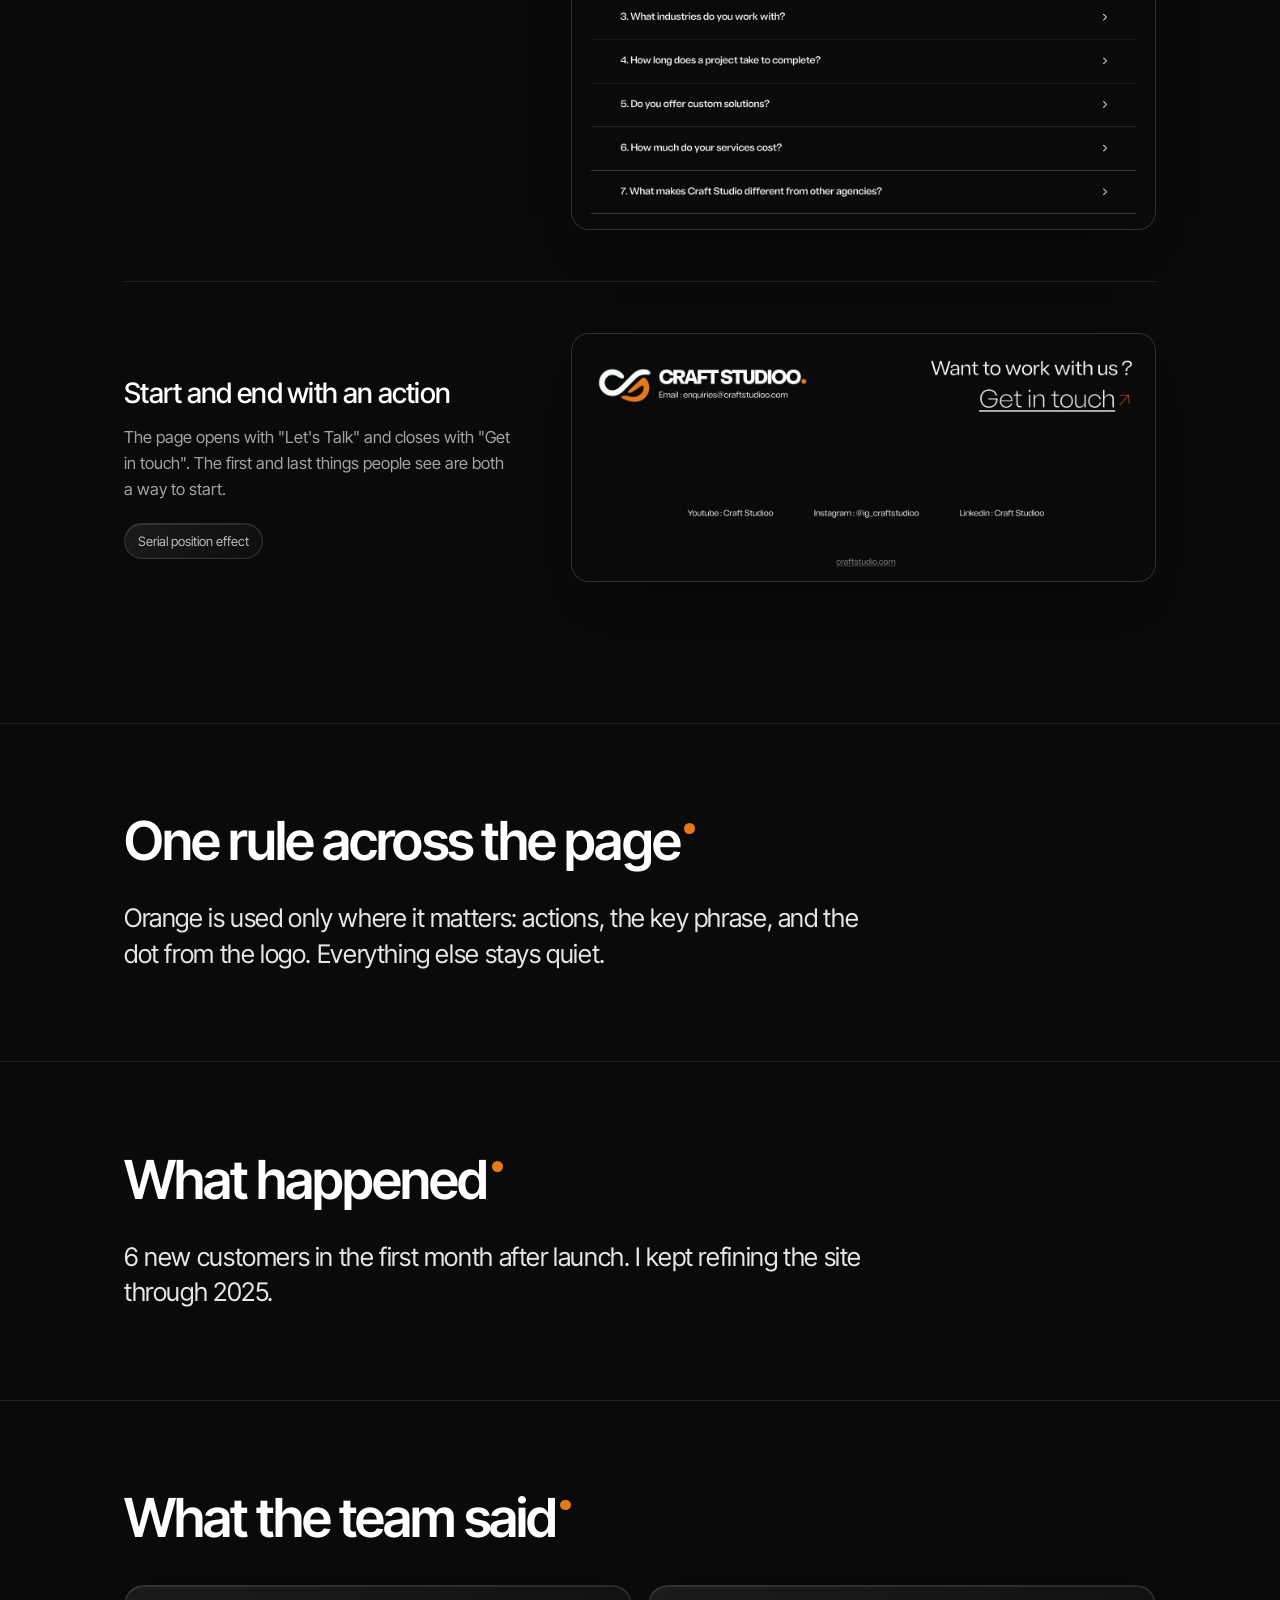
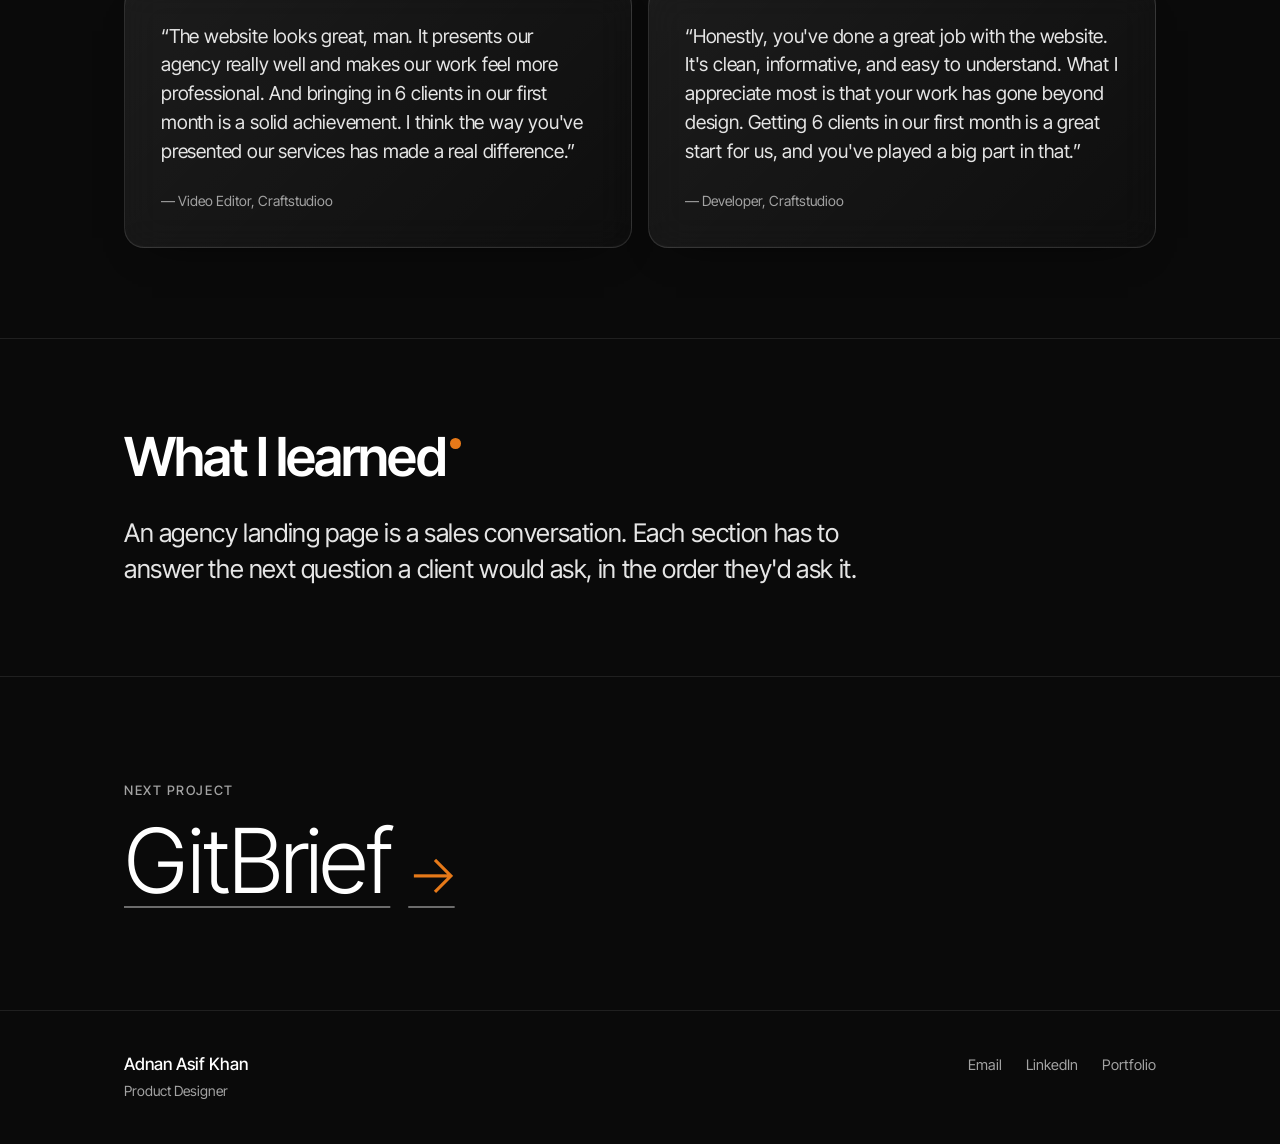
==== commit a9fddca1: "Craftstudioo case study: shipped status, role and footer titles, og:url, back link - Status is "Ship" ====
--- a/craftstudioo/index.html
+++ b/craftstudioo/index.html
@@ -8,7 +8,7 @@
 <meta property="og:type" content="article">
 <meta property="og:title" content="Craftstudioo — Case study · Adnan Asif Khan">
 <meta property="og:description" content="A creative agency with no website. I designed and shipped one in a month.">
-<meta property="og:url" content="https://adnnankhan.github.io/craftstudioo/">
+<meta property="og:url" content="https://adnan.world/craftstudioo/">
 <meta name="twitter:card" content="summary">
 <meta name="theme-color" content="#0A0A0A">
 <link rel="icon" href="data:image/svg+xml,%3Csvg%20xmlns%3D'http%3A%2F%2Fwww.w3.org%2F2000%2Fsvg'%20viewBox%3D'0%200%2064%2064'%3E%3Crect%20width%3D'64'%20height%3D'64'%20rx%3D'16'%20fill%3D'%230A0A0A'%2F%3E%3Ccircle%20cx%3D'32'%20cy%3D'32'%20r%3D'10'%20fill%3D'%23E67919'%2F%3E%3C%2Fsvg%3E">
@@ -46,7 +46,7 @@
   .back:hover{color:var(--t);border-color:rgba(255,255,255,.4)}
 
   /* HERO */
-  .hero{position:relative;padding:clamp(56px,9vw,120px) 0 clamp(48px,6vw,80px)}   /* no overflow clip: the offline popup can hang below */
+  .hero{position:relative;padding:clamp(56px,9vw,120px) 0 clamp(48px,6vw,80px)}
   .hero::before{content:"";position:absolute;inset:0;pointer-events:none;
     background-image:linear-gradient(rgba(255,255,255,.035) 1px,transparent 1px),linear-gradient(90deg,rgba(255,255,255,.035) 1px,transparent 1px);background-size:64px 64px;
     -webkit-mask-image:radial-gradient(80% 70% at 30% 20%,#000,transparent 75%);mask-image:radial-gradient(80% 70% at 30% 20%,#000,transparent 75%)}
@@ -142,24 +142,15 @@
   @keyframes drift-c{to{transform:translate(-5vw,-8vh) scale(1.1)}}
   @media (prefers-reduced-motion:reduce){.ambient span{animation:none}}
   @media (max-width:599px){.ambient span{filter:blur(60px)}.ambient .a1{width:80vw;height:80vw}.ambient .a2{width:70vw;height:70vw}}
-  .back,.btn.alt,.result-card,.qs li,.tags span,.step .k,.qs .k,.quote,.why,.why-pop{
+  .back,.btn.alt,.result-card,.qs li,.tags span,.step .k,.qs .k,.quote{
     background:linear-gradient(135deg,rgba(255,255,255,.075),rgba(255,255,255,.02));
     backdrop-filter:blur(18px) saturate(150%);-webkit-backdrop-filter:blur(18px) saturate(150%);
     border:1px solid rgba(255,255,255,.12);
     box-shadow:inset 0 1px 0 rgba(255,255,255,.10),inset 0 -1px 0 rgba(255,255,255,.02),0 18px 40px -28px rgba(0,0,0,.8)}
   .back:hover,.btn.alt:hover{border-color:rgba(255,255,255,.3);background:linear-gradient(135deg,rgba(255,255,255,.11),rgba(255,255,255,.03))}
 
-  /* OFFLINE: "?" button + small popup */
+  /* STATUS row */
   .status{position:relative;display:inline-flex;align-items:center;gap:8px}
-  .why{appearance:none;display:inline-grid;place-items:center;width:22px;height:22px;padding:0;border-radius:50%;color:var(--m);font:500 12px/1 var(--sans);cursor:pointer;transition:color .2s ease,border-color .2s ease}
-  .why:hover,.why[aria-expanded="true"]{color:var(--t);border-color:rgba(255,255,255,.35)}
-  .why:focus-visible{outline:2px solid var(--or);outline-offset:2px}
-  .why-pop{position:absolute;z-index:20;top:calc(100% + 10px);left:0;width:min(280px,calc(100vw - 32px));margin:0;padding:14px 16px;border-radius:14px;font-size:14.5px;line-height:1.5;color:#E5E5E5;
-    background:linear-gradient(135deg,rgba(40,40,40,.86),rgba(22,22,22,.86))}
-  .why-pop[hidden]{display:none}
-  .why-pop::before{content:"";position:absolute;top:-6px;left:calc(var(--arrow,62px) - 6px);width:10px;height:10px;transform:rotate(45deg);background:rgba(40,40,40,.9);border-left:1px solid rgba(255,255,255,.12);border-top:1px solid rgba(255,255,255,.12)}
-  @media (prefers-reduced-motion:no-preference){.why-pop:not([hidden]){animation:pop .18s ease-out}}
-  @keyframes pop{from{opacity:0;transform:translateY(-4px)}}
 
   @media (max-width:599px){
     .top .logo img{height:24px}
@@ -176,7 +167,7 @@
 <header class="top">
   <div class="wrap">
     <span class="logo"><img src="images/logo.svg" alt="Craft Studioo" width="735" height="333"></span>
-    <a class="back" href="https://adnan.world/#all-work">← adnan.world</a>
+    <a class="back" href="/#work">← adnan.world</a>
   </div>
 </header>
 
@@ -189,9 +180,9 @@
       <p class="sub">Craftstudioo had clients, a team and real work, but nowhere to send a new lead. The site brought in 6 new customers in its first month.</p>
       <div class="meta">
         <dl>
-          <div><dt>Role</dt><dd>Designer</dd></div>
+          <div><dt>Role</dt><dd>UI/UX Designer</dd></div>
           <div><dt>Timeline</dt><dd>1 month to launch, refined through 2025</dd></div>
-          <div><dt>Status</dt><dd class="status"><span><span class="off" aria-hidden="true"></span>Offline</span><button type="button" class="why" id="whyBtn" aria-expanded="false" aria-controls="whyPop" aria-label="Why is the site offline?">?</button><p class="why-pop" id="whyPop" role="status" hidden>The site is offline because the team members landed jobs, and we didn't have time to keep the agency going.</p></dd></div>
+          <div><dt>Status</dt><dd class="status"><span><span class="off" aria-hidden="true"></span>Shipped · 2025</span></dd></div>
         </dl>
         <div class="actions">
           <a class="btn pri" href="https://www.figma.com/proto/ftuvxt5mZZFxYQ98zcNclq/CRAFT-STUDIOO?node-id=576-3410&amp;t=4TFyViYpZxO9IJ6z-1" target="_blank" rel="noopener">View in Figma <span class="ar" aria-hidden="true">↗</span></a>
@@ -329,7 +320,7 @@
   <section class="sec">
     <div class="wrap">
       <h2>What happened<span class="dot" aria-hidden="true"></span></h2>
-      <div class="copy"><p class="big">6 new customers in the first month after launch. I kept refining the site through 2025. Later the whole team got placed in full-time jobs, so the agency closed and the site went offline.</p></div>
+      <div class="copy"><p class="big">6 new customers in the first month after launch. I kept refining the site through 2025.</p></div>
     </div>
   </section>
 
@@ -363,7 +354,7 @@
 
 <footer>
   <div class="wrap">
-    <div class="who"><b>Adnan Asif Khan</b><span>Product / UX Designer</span></div>
+    <div class="who"><b>Adnan Asif Khan</b><span>Product Designer</span></div>
     <nav aria-label="Footer">
       <a href="mailto:adnanasifkhan24@gmail.com">Email</a>
       <a href="https://www.linkedin.com/in/adnanasifkhan/" target="_blank" rel="noopener">LinkedIn</a>
@@ -372,16 +363,5 @@
   </div>
 </footer>
 
-<script>
-(function(){
-  var btn=document.getElementById('whyBtn'), pop=document.getElementById('whyPop');
-  function set(open){pop.hidden=!open;btn.setAttribute('aria-expanded',String(open));
-    if(open){pop.style.setProperty('--arrow',(btn.offsetLeft+btn.offsetWidth/2)+'px')}}
-  btn.addEventListener('click',function(e){e.stopPropagation();set(pop.hidden)});
-  document.addEventListener('click',function(e){if(!pop.hidden&&!pop.contains(e.target))set(false)});
-  document.addEventListener('keydown',function(e){if(e.key==='Escape'&&!pop.hidden){set(false);btn.focus()}});
-})();
-</script>
-
 </body>
 </html>
